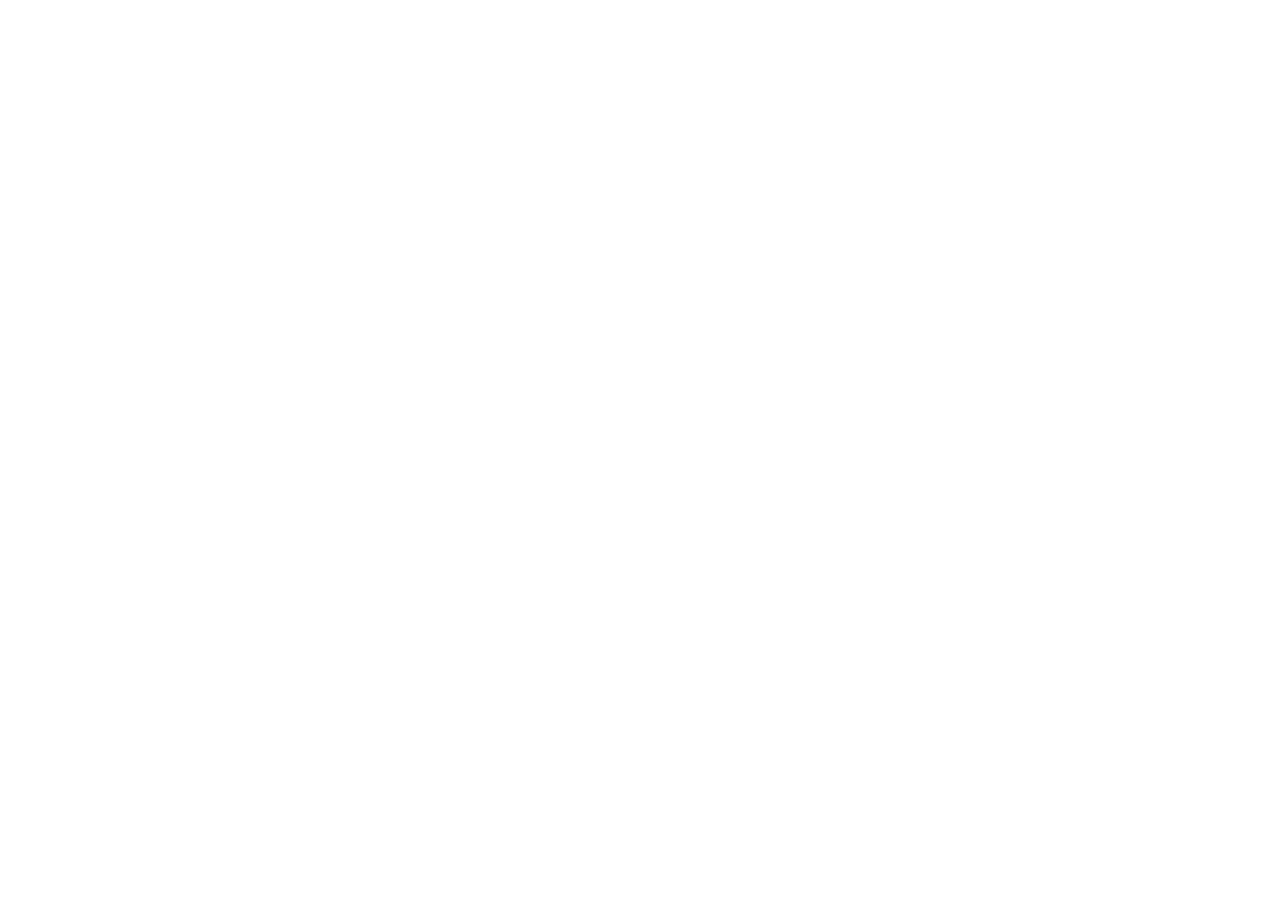
==== index.html @ a593e034 "creazione file" ====
<!DOCTYPE html>
<html lang="en">
<head>
    <meta charset="UTF-8">
    <meta http-equiv="X-UA-Compatible" content="IE=edge">
    <meta name="viewport" content="width=device-width, initial-scale=1.0">
    <title>Document</title>
</head>
<body>
    
</body>
</html>
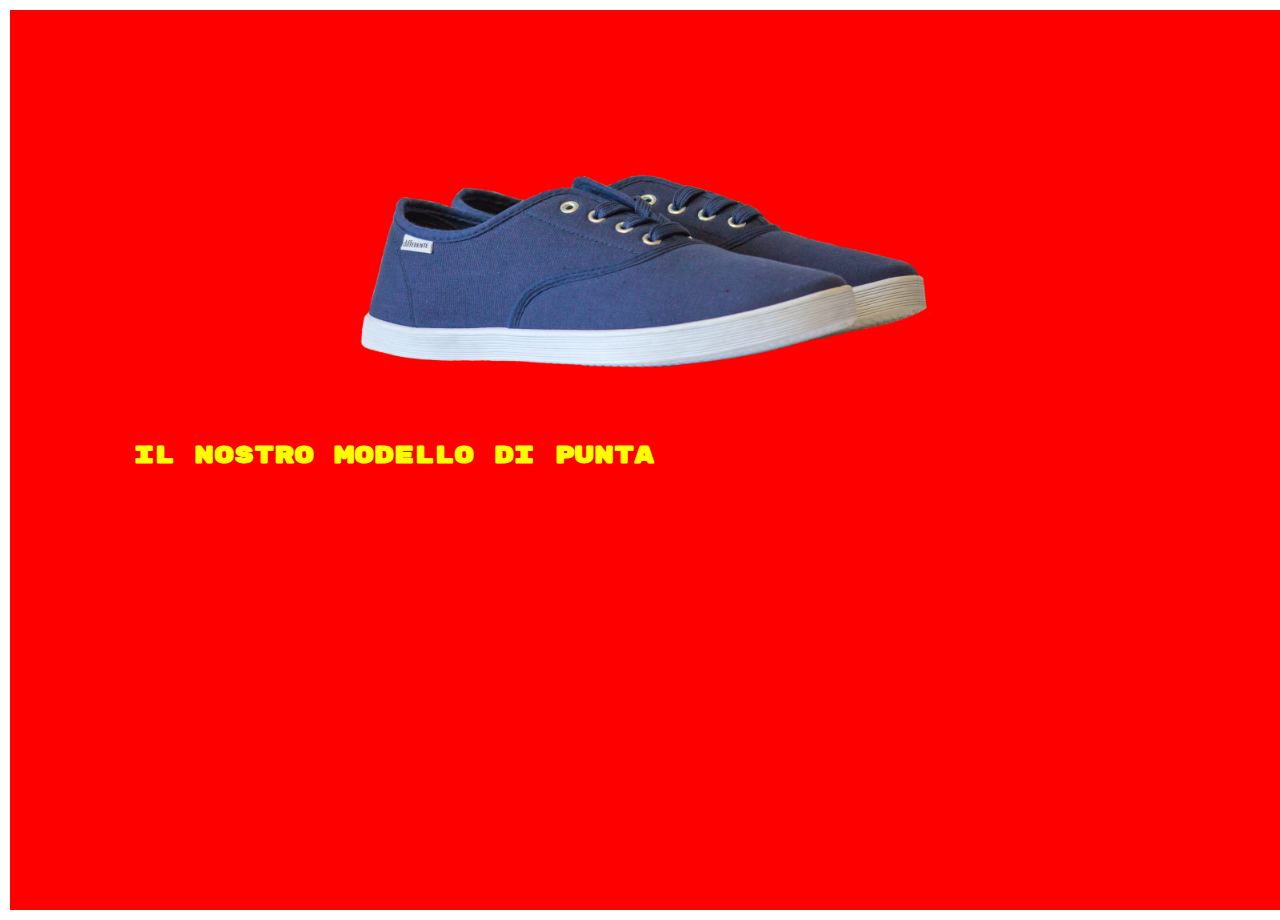
==== commit e761de10: "struttura delle varie box, lavoro sulle posizioni" ====
--- a/index.html
+++ b/index.html
@@ -5,8 +5,36 @@
     <meta http-equiv="X-UA-Compatible" content="IE=edge">
     <meta name="viewport" content="width=device-width, initial-scale=1.0">
     <title>Document</title>
+    <link rel="stylesheet" href="css/style.css">
+    <link rel="preconnect" href="https://fonts.googleapis.com">
+<link rel="preconnect" href="https://fonts.gstatic.com" crossorigin>
+<link href="https://fonts.googleapis.com/css2?family=Rubik+Mono+One&display=swap" rel="stylesheet"> 
 </head>
 <body>
-    
+
+    <div class="contenitore">
+
+        <div id="primo" class="box">
+            <div class="scarpe"><img src="img/01.png" alt="scarpe di tela"></div>
+            <h2 class="scritta gialla">IL NOSTRO MODELLO DI PUNTA</h2>
+        </div>
+    </div>
+
+    <!-- <div class="contenitore">
+
+        <div id="secondo" class="box">
+            <div class="scarpe"><img src="img/02.png" alt="scarpe di tela"></div>
+            <h2 class="scritta gialla">IL NOSTRO MODELLO DI PUNTA</h2>
+        </div>
+    </div>
+
+    <div class="contenitore">
+
+        <div id="terzo" class="box">
+            <div class="scarpe"><img src="img/03.png" alt="scarpe di tela"></div>
+            <h2 class="scritta verde">IL NOSTRO MODELLO DI PUNTA</h2>
+        </div>
+    </div> -->
+
 </body>
 </html>--- a/css/style.css
+++ b/css/style.css
@@ -0,0 +1,49 @@
+* {
+    margin: 0;
+    padding: 0;
+    box-sizing: border-box;
+    font-family: 'Rubik Mono One', sans-serif;
+}
+
+
+.container {
+    width: 100%;
+    margin: auto;
+}
+
+.box {
+    height: 100vh;
+    width: 100%;
+    margin: 10px;
+    text-align: center;
+}
+
+#primo {
+    background-color: red;
+}
+
+.scarpe img {
+    width: 50%;
+    height: 50%;
+}
+
+.scritta {
+    width: 60%;
+}
+
+.scritta.gialla {
+    color: yellow;
+}
+
+/* #secondo {
+    background-color: green;
+}
+
+
+#terzo {
+    background-color: yellow;
+}
+
+.scritta.verde {
+    color: green;
+} */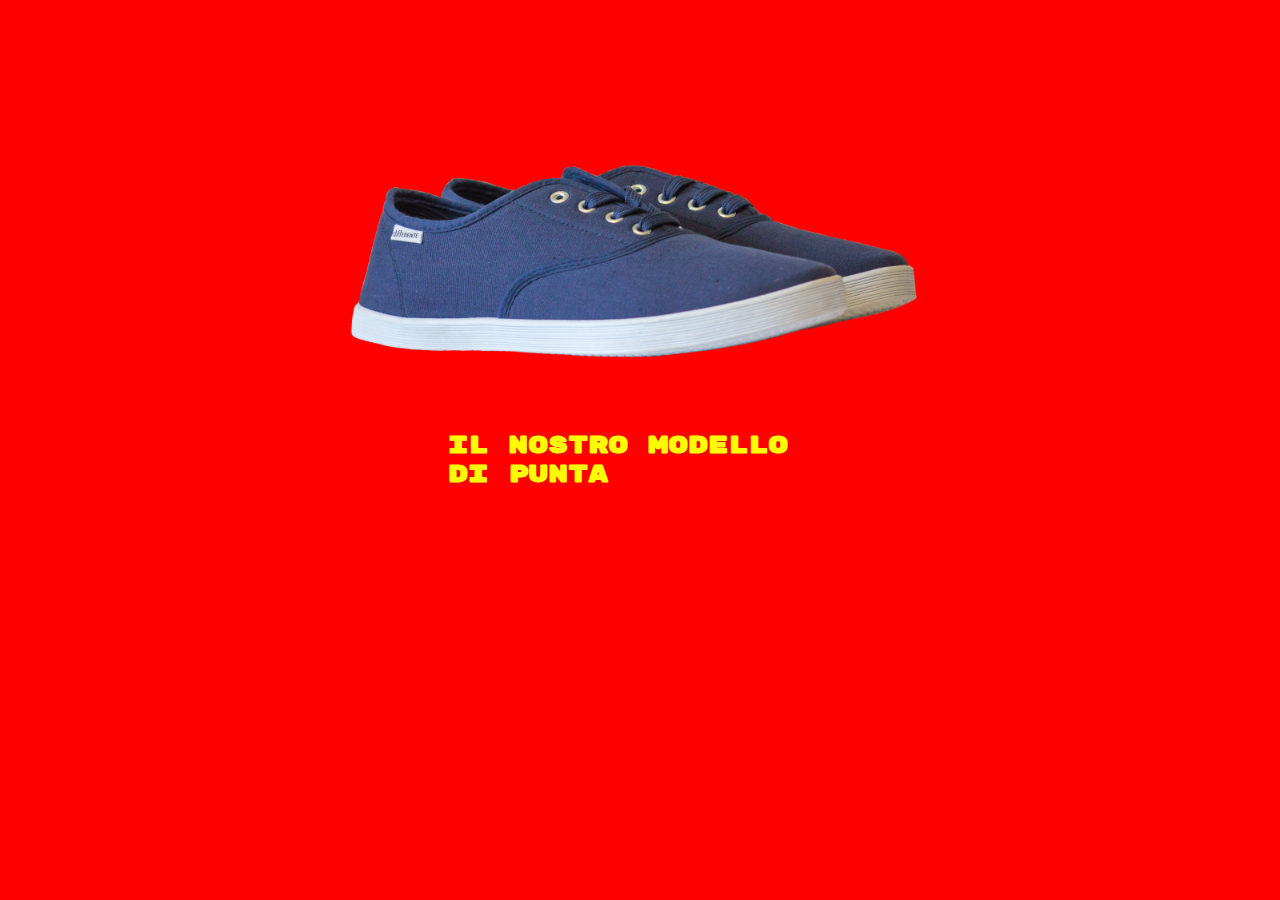
==== commit 423bba64: "Correzione struttura del primo box" ====
--- a/index.html
+++ b/index.html
@@ -15,9 +15,12 @@
     <div class="contenitore">
 
         <div id="primo" class="box">
-            <div class="scarpe"><img src="img/01.png" alt="scarpe di tela"></div>
-            <h2 class="scritta gialla">IL NOSTRO MODELLO DI PUNTA</h2>
+            <div class="struttura">
+                <div class="scarpe"><img src="img/01.png" alt="scarpe di tela"></div>
+                <h2 class="scritta gialla">IL NOSTRO MODELLO DI PUNTA</h2>
+            </div>
         </div>
+
     </div>
 
     <!-- <div class="contenitore">
--- a/css/style.css
+++ b/css/style.css
@@ -5,8 +5,7 @@
     font-family: 'Rubik Mono One', sans-serif;
 }
 
-
-.container {
+.contenitore {
     width: 100%;
     margin: auto;
 }
@@ -14,8 +13,13 @@
 .box {
     height: 100vh;
     width: 100%;
-    margin: 10px;
-    text-align: center;
+    position: relative;
+}
+
+.struttura {
+    position: absolute;
+    right: 25%;
+    left: 25%;
 }
 
 #primo {
@@ -23,19 +27,22 @@
 }
 
 .scarpe img {
-    width: 50%;
-    height: 50%;
+    height: 100%;
+    width: 100%;
 }
 
+    
 .scritta {
     width: 60%;
+    position: relative;
+    left: 20%;
 }
 
 .scritta.gialla {
     color: yellow;
 }
 
-/* #secondo {
+#secondo {
     background-color: green;
 }
 
@@ -46,4 +53,4 @@
 
 .scritta.verde {
     color: green;
-} */+}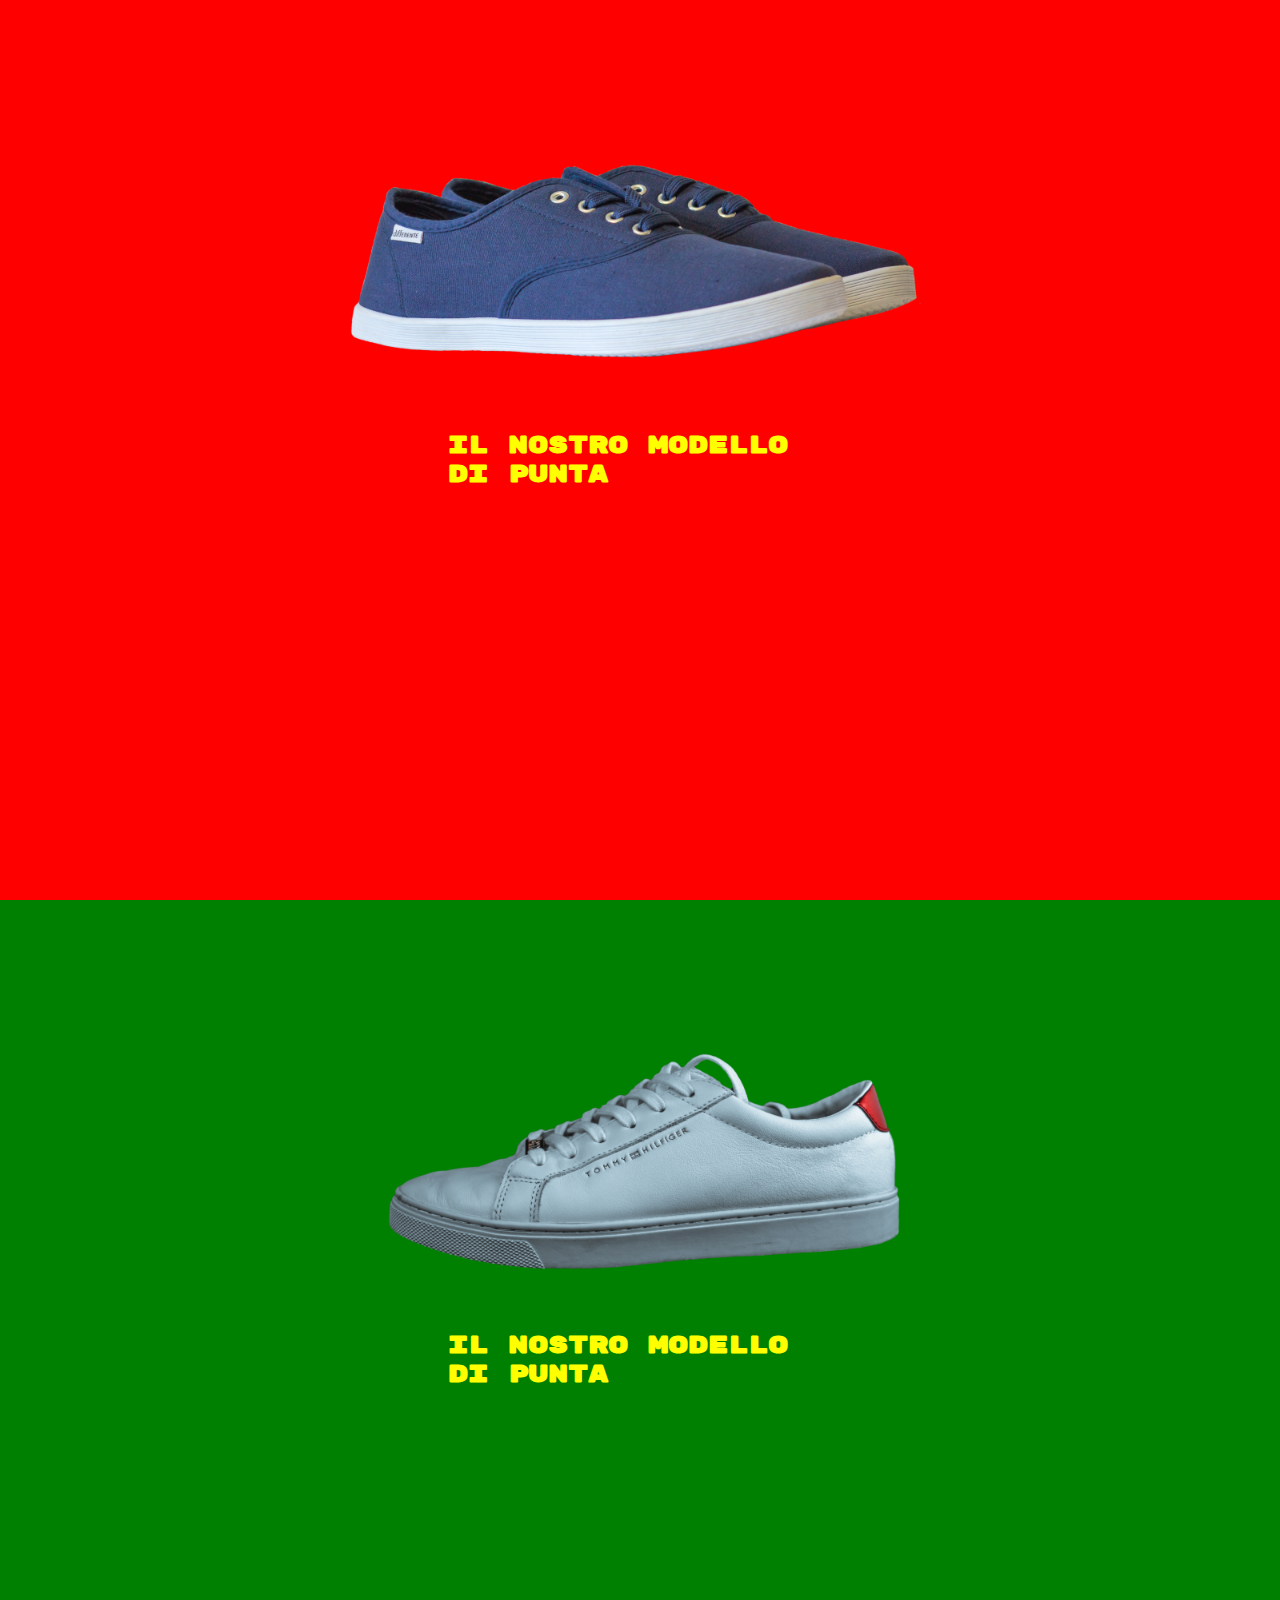
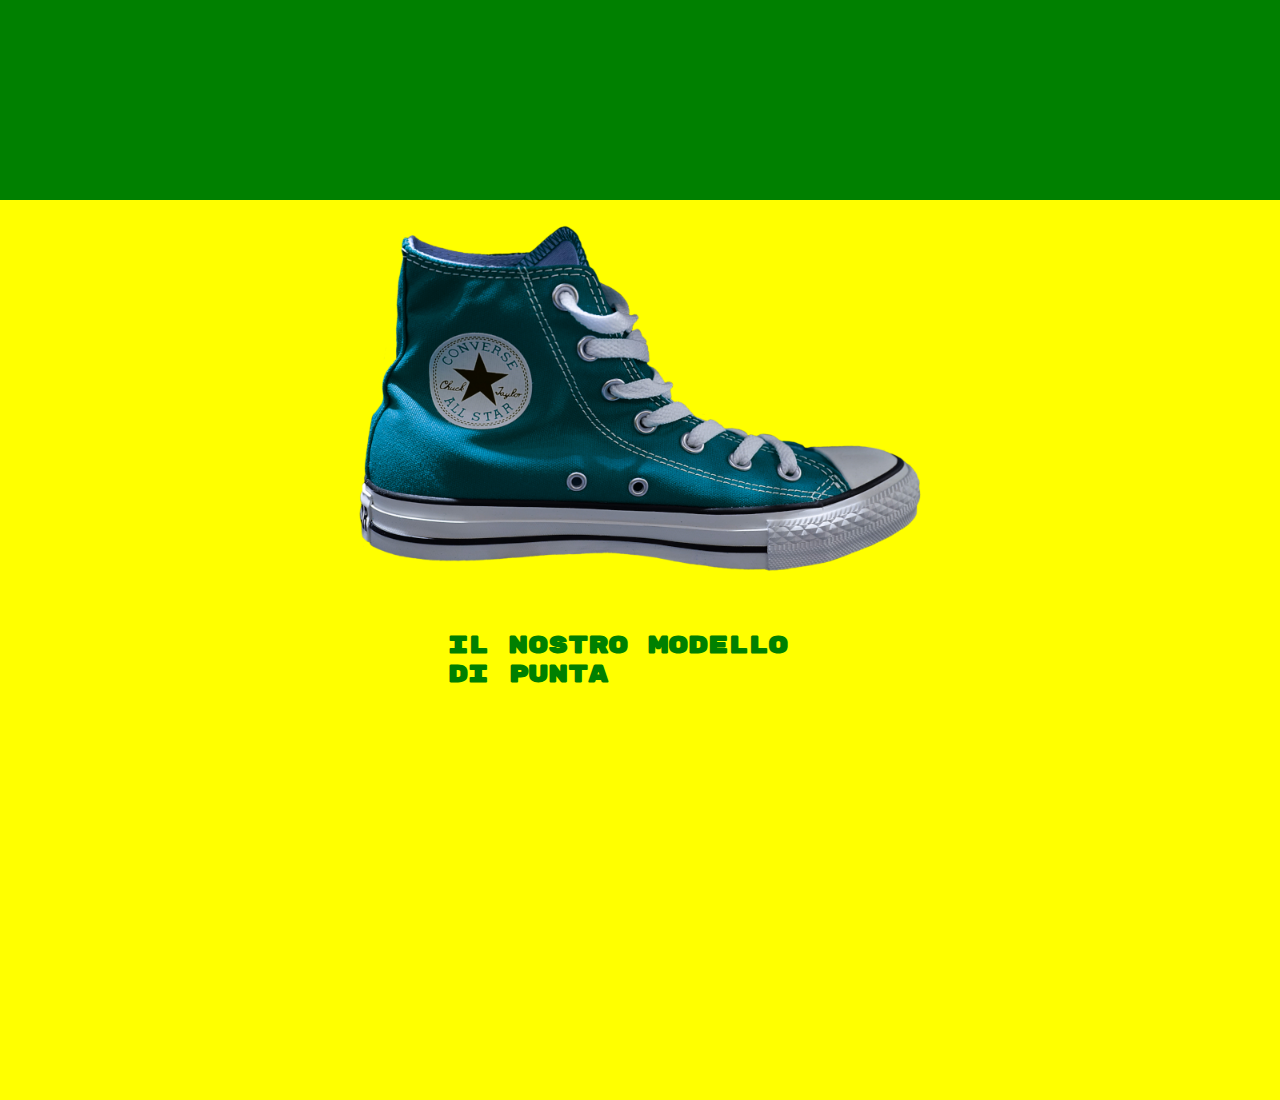
==== commit 32d529f5: "aggiunta altri due contenitori" ====
--- a/index.html
+++ b/index.html
@@ -23,21 +23,27 @@
 
     </div>
 
-    <!-- <div class="contenitore">
+    <div class="contenitore">
 
         <div id="secondo" class="box">
-            <div class="scarpe"><img src="img/02.png" alt="scarpe di tela"></div>
-            <h2 class="scritta gialla">IL NOSTRO MODELLO DI PUNTA</h2>
+            <div class="struttura">
+                <div class="scarpe"><img src="img/02.png" alt="scarpe sneakers"></div>
+                <h2 class="scritta gialla">IL NOSTRO MODELLO DI PUNTA</h2>
+            </div>
         </div>
+
     </div>
 
     <div class="contenitore">
 
         <div id="terzo" class="box">
-            <div class="scarpe"><img src="img/03.png" alt="scarpe di tela"></div>
-            <h2 class="scritta verde">IL NOSTRO MODELLO DI PUNTA</h2>
+            <div class="struttura">
+                <div class="scarpe"><img src="img/03.png" alt="scarpe converse"></div>
+                <h2 class="scritta verde">IL NOSTRO MODELLO DI PUNTA</h2>
+            </div>
         </div>
-    </div> -->
+
+    </div>
 
 </body>
 </html>